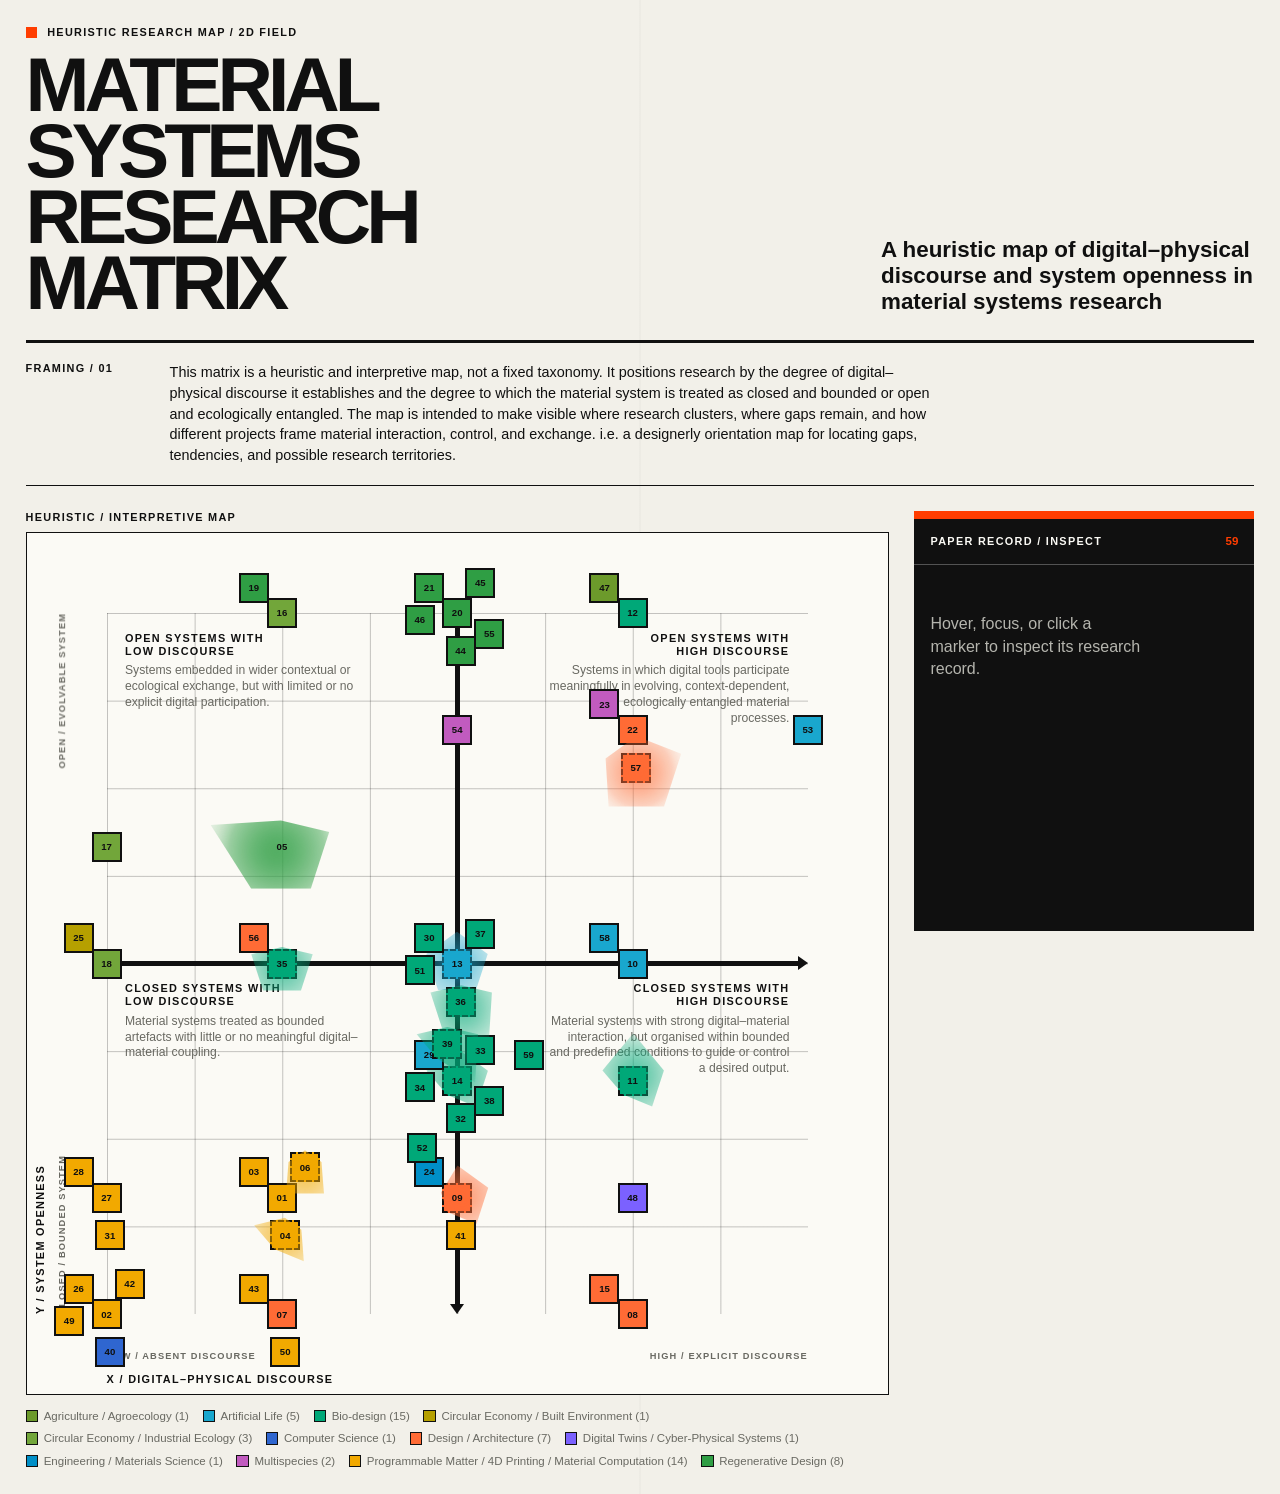
==== index.html @ 0a19c124 "initial commit" ====
<!DOCTYPE html>
<html lang="en">
<head>
  <meta charset="UTF-8" />
  <meta name="viewport" content="width=device-width, initial-scale=1.0" />
  <meta
    name="description"
    content="A research matrix mapping digital-physical discourse against system openness."
  />
  <title>Material Systems Research Matrix</title>
  <style>
    :root {
      --ink: #101010;
      --paper: #f2f0e9;
      --panel: #fbfaf5;
      --muted: #696962;
      --line: rgba(16, 16, 16, 0.24);
      --line-strong: #101010;
      --accent: #ff3d00;
      --reviewer-ai: #00c2ff;
      --reviewer-other: #8a5cff;
      --overlay-adam: #ff8a00;
      --overlay-ai: #0077ff;
      --overlay-other: #c14dff;
      --contest: #b9b8b0;
      --accent-soft: rgba(255, 61, 0, 0.12);
      --font: Arial, Helvetica, sans-serif;
      --space: clamp(1rem, 2vw, 2rem);
      --matrix-padding: clamp(2.25rem, 7vw, 5rem);
    }

    * {
      box-sizing: border-box;
    }

    html {
      color-scheme: light;
    }

    body {
      min-width: 320px;
      margin: 0;
      background:
        linear-gradient(90deg, transparent 49.9%, rgba(16, 16, 16, 0.035) 50%, transparent 50.1%),
        var(--paper);
      color: var(--ink);
      font-family: var(--font);
    }

    button {
      font: inherit;
    }

    .page-shell {
      width: min(1500px, 100%);
      margin: 0 auto;
      padding: var(--space);
    }

    .masthead {
      display: grid;
      grid-template-columns: minmax(0, 1fr) minmax(240px, 0.45fr);
      gap: var(--space);
      padding: 0 0 var(--space);
      border-bottom: 3px solid var(--line-strong);
    }

    .eyebrow,
    .panel-label,
    .axis-end,
    .axis-name,
    .quadrant-title,
    .meta-label,
    .marker-index {
      font-size: 0.68rem;
      font-weight: 800;
      letter-spacing: 0.12em;
      line-height: 1.2;
      text-transform: uppercase;
    }

    .eyebrow {
      display: flex;
      align-items: center;
      gap: 0.65rem;
      margin: 0 0 0.75rem;
    }

    .eyebrow::before {
      width: 0.7rem;
      height: 0.7rem;
      background: var(--accent);
      content: "";
    }

    h1 {
      max-width: 13ch;
      margin: 0;
      font-size: clamp(2.35rem, 6vw, 6rem);
      letter-spacing: -0.065em;
      line-height: 0.86;
      text-transform: uppercase;
    }

    .subtitle {
      align-self: end;
      margin: 0;
      font-size: clamp(1rem, 1.8vw, 1.4rem);
      font-weight: 700;
      line-height: 1.15;
    }

    .framing {
      display: grid;
      grid-template-columns: 8rem minmax(0, 48rem);
      gap: 1rem;
      padding: 1.15rem 0;
      border-bottom: 1px solid var(--line-strong);
    }

    .framing p {
      margin: 0;
      font-size: 0.9rem;
      line-height: 1.45;
    }

    .workspace {
      display: grid;
      grid-template-columns: minmax(0, 1fr) minmax(260px, 340px);
      gap: var(--space);
      padding-top: var(--space);
      align-items: start;
    }

    .matrix-frame {
      position: relative;
      min-height: 620px;
      aspect-ratio: 1 / 1;
      overflow: visible;
      border: 1px solid var(--line-strong);
      background: var(--panel);
    }

    .matrix-plot {
      position: absolute;
      inset: var(--matrix-padding);
      background:
        linear-gradient(to right, transparent calc(50% - 0.5px), var(--line) 50%, transparent calc(50% + 0.5px)),
        linear-gradient(to bottom, transparent calc(50% - 0.5px), var(--line) 50%, transparent calc(50% + 0.5px)),
        linear-gradient(to right, var(--line) 1px, transparent 1px),
        linear-gradient(to bottom, var(--line) 1px, transparent 1px);
      background-size: 100% 100%, 100% 100%, 12.5% 100%, 100% 12.5%;
    }

    .contest-layer {
      position: absolute;
      inset: 0;
      z-index: 4;
      width: 100%;
      height: 100%;
      overflow: visible;
      pointer-events: none;
    }

    .contest-area {
      stroke: var(--contest);
      stroke-dasharray: 6 5;
      stroke-linejoin: bevel;
      stroke-width: 2;
      filter: blur(4px);
      opacity: 0;
      transition: opacity 140ms ease;
    }

    .contest-area.is-active {
      opacity: 1;
    }

    .contest-glyph {
      display: none;
    }

    .contest-skew-glyph {
      position: absolute;
      z-index: -1;
      inset: -22px;
      --contest-glyph: var(--overlay-color, color-mix(in srgb, var(--marker-color) 65%, var(--panel)));
      clip-path: polygon(var(--contest-skew-polygon, 50% 2%, 96% 36%, 78% 98%, 22% 98%, 4% 36%));
      background: radial-gradient(
        ellipse at var(--contest-skew-core-x, 50%) var(--contest-skew-core-y, 50%),
        var(--contest-glyph) 0%,
        color-mix(in srgb, var(--contest-glyph) 54%, transparent) 34%,
        color-mix(in srgb, var(--contest-glyph) 18%, transparent) 66%,
        transparent 100%
      );
      filter: blur(8px);
      opacity: 0;
      pointer-events: none;
      transition: opacity 140ms ease;
    }

    .contest-skew-glyph::after {
      position: absolute;
      inset: 10px;
      border: 1px dashed color-mix(in srgb, var(--contest-glyph) 45%, transparent);
      clip-path: polygon(var(--contest-skew-polygon, 50% 2%, 96% 36%, 78% 98%, 22% 98%, 4% 36%));
      content: "";
    }

    .paper-marker.is-active .contest-skew-glyph {
      opacity: 0.92;
    }

    .matrix-plot::before,
    .matrix-plot::after {
      display: none;
    }

    .cross-axis {
      position: absolute;
      z-index: 3;
      background: var(--line-strong);
      pointer-events: none;
    }

    .cross-axis-x {
      top: calc(50% - 2.5px);
      left: 10px;
      width: calc(100% - 20px);
      height: 5px;
    }

    .cross-axis-y {
      bottom: 10px;
      left: calc(50% - 2.5px);
      width: 5px;
      height: calc(100% - 20px);
    }

    .cross-axis::before,
    .cross-axis::after {
      position: absolute;
      width: 0;
      height: 0;
      content: "";
    }

    .cross-axis-x::before {
      top: -5px;
      left: -10px;
      border-top: 7px solid transparent;
      border-right: 10px solid var(--ink);
      border-bottom: 7px solid transparent;
    }

    .cross-axis-x::after {
      top: -5px;
      right: -10px;
      border-top: 7px solid transparent;
      border-bottom: 7px solid transparent;
      border-left: 10px solid var(--ink);
    }

    .cross-axis-y::before {
      top: -10px;
      left: -5px;
      border-right: 7px solid transparent;
      border-bottom: 10px solid var(--ink);
      border-left: 7px solid transparent;
    }

    .cross-axis-y::after {
      bottom: -10px;
      left: -5px;
      border-top: 10px solid var(--ink);
      border-right: 7px solid transparent;
      border-left: 7px solid transparent;
    }

    .quadrant {
      position: absolute;
      z-index: 1;
      width: 50%;
      height: 50%;
      padding: clamp(0.65rem, 1.5vw, 1.15rem);
      pointer-events: none;
    }

    .quadrant[data-quadrant="top_left"] {
      top: 0;
      left: 0;
    }

    .quadrant[data-quadrant="top_right"] {
      top: 0;
      right: 0;
      display: flex;
      flex-direction: column;
      align-items: flex-end;
      text-align: right;
    }

    .quadrant[data-quadrant="bottom_left"] {
      bottom: 0;
      left: 0;
    }

    .quadrant[data-quadrant="bottom_right"] {
      right: 0;
      bottom: 0;
      display: flex;
      flex-direction: column;
      align-items: flex-end;
      justify-content: flex-start;
      text-align: right;
    }

    .quadrant-title {
      display: block;
      max-width: 28ch;
    }

    .quadrant-description {
      max-width: 36ch;
      margin: 0.35rem 0 0;
      color: var(--muted);
      font-size: clamp(0.6rem, 1vw, 0.76rem);
      line-height: 1.3;
    }

    .axis-name,
    .axis-end {
      position: absolute;
      z-index: 3;
    }

    .axis-name-x {
      bottom: 0.55rem;
      left: var(--matrix-padding);
      text-align: left;
    }

    .axis-name-y {
      bottom: var(--matrix-padding);
      left: 0.45rem;
      writing-mode: vertical-rl;
      transform: rotate(180deg);
    }

    .axis-end {
      color: var(--muted);
      font-size: 0.58rem;
    }

    .axis-x-start {
      bottom: 2rem;
      left: var(--matrix-padding);
    }

    .axis-x-end {
      right: var(--matrix-padding);
      bottom: 2rem;
      text-align: right;
    }

    .axis-y-start {
      bottom: var(--matrix-padding);
      left: 1.9rem;
      writing-mode: vertical-rl;
      transform: rotate(180deg);
    }

    .axis-y-end {
      top: var(--matrix-padding);
      left: 1.9rem;
      writing-mode: vertical-rl;
      transform: rotate(180deg);
    }

    .paper-marker {
      position: absolute;
      z-index: 5;
      isolation: isolate;
      display: grid;
      width: 30px;
      height: 30px;
      padding: 0;
      place-items: center;
      --marker-color: var(--accent);
      --overlay-color: var(--overlay-adam);
      border: 2px solid var(--ink);
      border-radius: 0;
      background: var(--marker-color);
      color: var(--ink);
      cursor: pointer;
      transform: translate(-50%, 50%);
      transition: opacity 140ms ease, transform 120ms ease, background 120ms ease, color 120ms ease;
    }

    .paper-marker.reviewer-ai {
      --marker-color: var(--reviewer-ai);
      --overlay-color: var(--overlay-ai);
    }

    .paper-marker.reviewer-other-human {
      --marker-color: var(--reviewer-other);
      --overlay-color: var(--overlay-other);
    }

    .paper-type-legend {
      display: flex;
      flex-wrap: wrap;
      gap: 0.5rem 0.85rem;
      margin: 0.85rem 0 0;
      color: var(--muted);
      font-size: 0.72rem;
      line-height: 1.25;
    }

    .paper-type-item {
      display: inline-flex;
      align-items: center;
      gap: 0.35rem;
      min-width: 0;
    }

    .paper-type-swatch {
      width: 0.78rem;
      height: 0.78rem;
      flex: 0 0 auto;
      border: 1px solid var(--ink);
      background: var(--accent);
    }

    .paper-type-label {
      overflow-wrap: anywhere;
    }

    .paper-marker.is-secondary-assessment {
      opacity: 0.42;
    }

    .paper-marker.is-muted {
      opacity: 0.14;
    }

    .paper-marker.is-related {
      opacity: 1;
    }

    .paper-marker::before {
      position: absolute;
      z-index: -1;
      content: "";
      pointer-events: none;
    }

    .paper-marker::after {
      position: absolute;
      z-index: -1;
      content: "";
      pointer-events: none;
    }

    .paper-marker.confidence-medium {
      border-style: dashed;
      background: var(--marker-color);
    }

    .paper-marker.confidence-medium::before {
      inset: -30px;
      border: 1px dashed color-mix(in srgb, var(--marker-color) 65%, transparent);
      background: radial-gradient(
        ellipse at var(--bleed-core-x, 50%) var(--bleed-core-y, 50%),
        var(--marker-color) 0%,
        color-mix(in srgb, var(--marker-color) 62%, transparent) 20%,
        color-mix(in srgb, var(--marker-color) 26%, transparent) 52%,
        transparent 88%
      );
      clip-path: polygon(var(--score-polygon, 50% 5%, 95% 38%, 78% 95%, 22% 95%, 5% 38%));
      -webkit-mask-image: radial-gradient(ellipse at var(--bleed-core-x, 50%) var(--bleed-core-y, 50%), #000 0 46%, transparent 82%);
      mask-image: radial-gradient(ellipse at var(--bleed-core-x, 50%) var(--bleed-core-y, 50%), #000 0 46%, transparent 82%);
      transform: scale(1.12);
      transform-origin: var(--bleed-origin-x, 50%) var(--bleed-origin-y, 50%);
      filter: blur(12px);
    }

    .paper-marker.confidence-low {
      border: 0;
      background: transparent;
      color: var(--ink);
    }

    .paper-marker.confidence-low::before {
      inset: -44px;
      background: radial-gradient(
        ellipse at var(--bleed-core-x, 50%) var(--bleed-core-y, 50%),
        var(--marker-color) 0%,
        color-mix(in srgb, var(--marker-color) 86%, transparent) 18%,
        color-mix(in srgb, var(--marker-color) 46%, transparent) 46%,
        color-mix(in srgb, var(--marker-color) 14%, transparent) 72%,
        transparent 96%
      );
      clip-path: polygon(var(--score-polygon, 50% 5%, 95% 38%, 78% 95%, 22% 95%, 5% 38%));
      -webkit-mask-image: radial-gradient(ellipse at var(--bleed-core-x, 50%) var(--bleed-core-y, 50%), #000 0 42%, transparent 84%);
      mask-image: radial-gradient(ellipse at var(--bleed-core-x, 50%) var(--bleed-core-y, 50%), #000 0 42%, transparent 84%);
      transform: scale(1.28);
      transform-origin: var(--bleed-origin-x, 50%) var(--bleed-origin-y, 50%);
      filter: blur(14px);
    }

    .paper-marker.confidence-low::after {
      inset: -20px;
      border: 1px dashed color-mix(in srgb, var(--marker-color) 42%, transparent);
      clip-path: polygon(var(--score-polygon, 50% 5%, 95% 38%, 78% 95%, 22% 95%, 5% 38%));
      opacity: 0.55;
      transform: scale(1.02);
      transform-origin: var(--bleed-origin-x, 50%) var(--bleed-origin-y, 50%);
    }

    .paper-marker:hover,
    .paper-marker:focus-visible,
    .paper-marker.is-active {
      z-index: 10;
      background: var(--marker-color);
      color: var(--ink);
      outline: 3px solid var(--overlay-color);
      outline-offset: 2px;
      transform: translate(-50%, 50%) scale(1.15);
    }

    .paper-marker.confidence-medium:hover,
    .paper-marker.confidence-medium:focus-visible,
    .paper-marker.confidence-medium.is-active,
    .paper-marker.confidence-low:hover,
    .paper-marker.confidence-low:focus-visible,
    .paper-marker.confidence-low.is-active {
      background: color-mix(in srgb, var(--marker-color) 42%, transparent);
    }

    .marker-index {
      font-size: 0.6rem;
      letter-spacing: 0;
    }

    .detail-panel {
      position: sticky;
      top: var(--space);
      min-height: 420px;
      border-top: 8px solid var(--accent);
      background: var(--ink);
      color: var(--panel);
    }

    .detail-header,
    .detail-body {
      padding: 1rem;
    }

    .detail-header {
      display: flex;
      justify-content: space-between;
      border-bottom: 1px solid rgba(255, 255, 255, 0.28);
    }

    .detail-count {
      color: var(--accent);
      font-size: 0.72rem;
      font-weight: 800;
    }

    .empty-state {
      max-width: 24ch;
      margin: 2rem 0 0;
      color: #b5b5ae;
      font-size: 1rem;
      line-height: 1.4;
    }

    .paper-title {
      margin: 0 0 1rem;
      font-size: clamp(1.35rem, 2.5vw, 2rem);
      letter-spacing: -0.035em;
      line-height: 1;
    }

    .paper-meta {
      display: grid;
      grid-template-columns: 5rem 1fr;
      gap: 0.45rem 0.75rem;
      margin: 0 0 1.25rem;
      font-size: 0.78rem;
      line-height: 1.4;
    }

    .paper-meta dd,
    .paper-meta dt {
      margin: 0;
    }

    .paper-meta a {
      color: var(--panel);
      font-weight: 800;
      text-decoration: underline;
      text-decoration-color: var(--panel);
      text-decoration-thickness: 1px;
      text-underline-offset: 0.2em;
    }

    .paper-meta a:hover,
    .paper-meta a:focus-visible {
      color: var(--accent);
      text-decoration-color: var(--accent);
    }

    .paper-copy {
      margin: 0 0 1.25rem;
      color: #d6d6cf;
      font-size: 0.82rem;
      line-height: 1.5;
    }

    .score-grid {
      display: grid;
      grid-template-columns: repeat(5, 1fr);
      gap: 0.35rem;
      margin-top: 0.45rem;
    }

    .score {
      position: relative;
      padding: 0.55rem 0.3rem;
      border: 1px solid rgba(255, 255, 255, 0.35);
      cursor: help;
      text-align: center;
    }

    .score:hover,
    .score:focus-visible {
      border-color: var(--accent);
      outline: none;
    }

    .score::after {
      position: absolute;
      z-index: 50;
      right: 0;
      bottom: calc(100% + 0.6rem);
      width: min(260px, 72vw);
      padding: 0.8rem;
      border: 2px solid var(--accent);
      background: #fbfaf5;
      box-shadow: 0 12px 28px rgba(0, 0, 0, 0.35);
      color: var(--ink);
      content: attr(data-tooltip);
      font-size: 0.7rem;
      font-weight: 700;
      line-height: 1.35;
      text-align: left;
      text-transform: none;
      visibility: hidden;
      opacity: 0;
      transform: translateY(4px);
      transition: opacity 100ms ease, transform 100ms ease;
      pointer-events: none;
    }

    .score:hover::after,
    .score:focus-visible::after {
      visibility: visible;
      opacity: 1;
      transform: translateY(0);
    }

    .score b {
      display: block;
      margin-top: 0.2rem;
      color: var(--accent);
      font-size: 1.15rem;
    }

    .status {
      padding: 2rem;
      border: 1px solid var(--accent);
      background: var(--accent-soft);
      font-size: 0.9rem;
      line-height: 1.5;
    }

    @media (max-width: 900px) {
      .workspace,
      .masthead {
        grid-template-columns: 1fr;
      }

      .matrix-frame {
        min-height: 0;
      }

      .detail-panel {
        position: static;
      }
    }

    @media (max-width: 620px) {
      :root {
        --matrix-padding: 2.4rem;
      }

      .framing {
        grid-template-columns: 1fr;
      }

      .quadrant-description {
        display: none;
      }

      .quadrant-title {
        font-size: 0.52rem;
      }

      .axis-name {
        font-size: 0.55rem;
      }

      .axis-end {
        display: none;
      }

      .paper-marker {
        width: 24px;
        height: 24px;
      }
    }
  </style>
</head>
<body>
  <main class="page-shell">
    <header class="masthead">
      <div>
        <p class="eyebrow">Heuristic Research Map / 2D Field</p>
        <h1 id="matrix-title">Loading matrix</h1>
      </div>
      <p class="subtitle" id="matrix-subtitle"></p>
    </header>

    <section class="framing" aria-labelledby="framing-label">
      <span class="panel-label" id="framing-label">Framing / 01</span>
      <p id="matrix-framing"></p>
    </section>

    <section class="workspace" aria-label="Research matrix and paper details">
      <div>
        <p class="panel-label" style="margin: 0 0 0.5rem 0;">
          Heuristic / Interpretive Map
        </p>

        <div class="matrix-frame" id="matrix-frame">
          <div
            class="matrix-plot"
            id="matrix-plot"
            role="group"
            aria-label="Research papers plotted by digital-physical discourse and system openness"
          >
            <svg class="contest-layer" id="contest-layer" aria-hidden="true"></svg>
            <span class="cross-axis cross-axis-x" aria-hidden="true"></span>
            <span class="cross-axis cross-axis-y" aria-hidden="true"></span>
          </div>

          <span class="axis-name axis-name-x" id="x-axis-name"></span>
          <span class="axis-name axis-name-y" id="y-axis-name"></span>
          <span class="axis-end axis-x-start" id="x-axis-start"></span>
          <span class="axis-end axis-x-end" id="x-axis-end"></span>
          <span class="axis-end axis-y-start" id="y-axis-start"></span>
          <span class="axis-end axis-y-end" id="y-axis-end"></span>
        </div>
        <div
          class="paper-type-legend"
          id="paper-type-legend"
          aria-label="Publication type colour key"
        ></div>
      </div>

      <aside class="detail-panel" aria-live="polite">
        <div class="detail-header">
          <span class="panel-label">Paper record / Inspect</span>
          <span class="detail-count" id="paper-count">00</span>
        </div>
        <div class="detail-body" id="paper-detail">
          <p class="empty-state">Hover, focus, or click a marker to inspect its research record.</p>
        </div>
      </aside>
    </section>
  </main>

  <script src="script.js?v=29"></script>
</body>
</html>
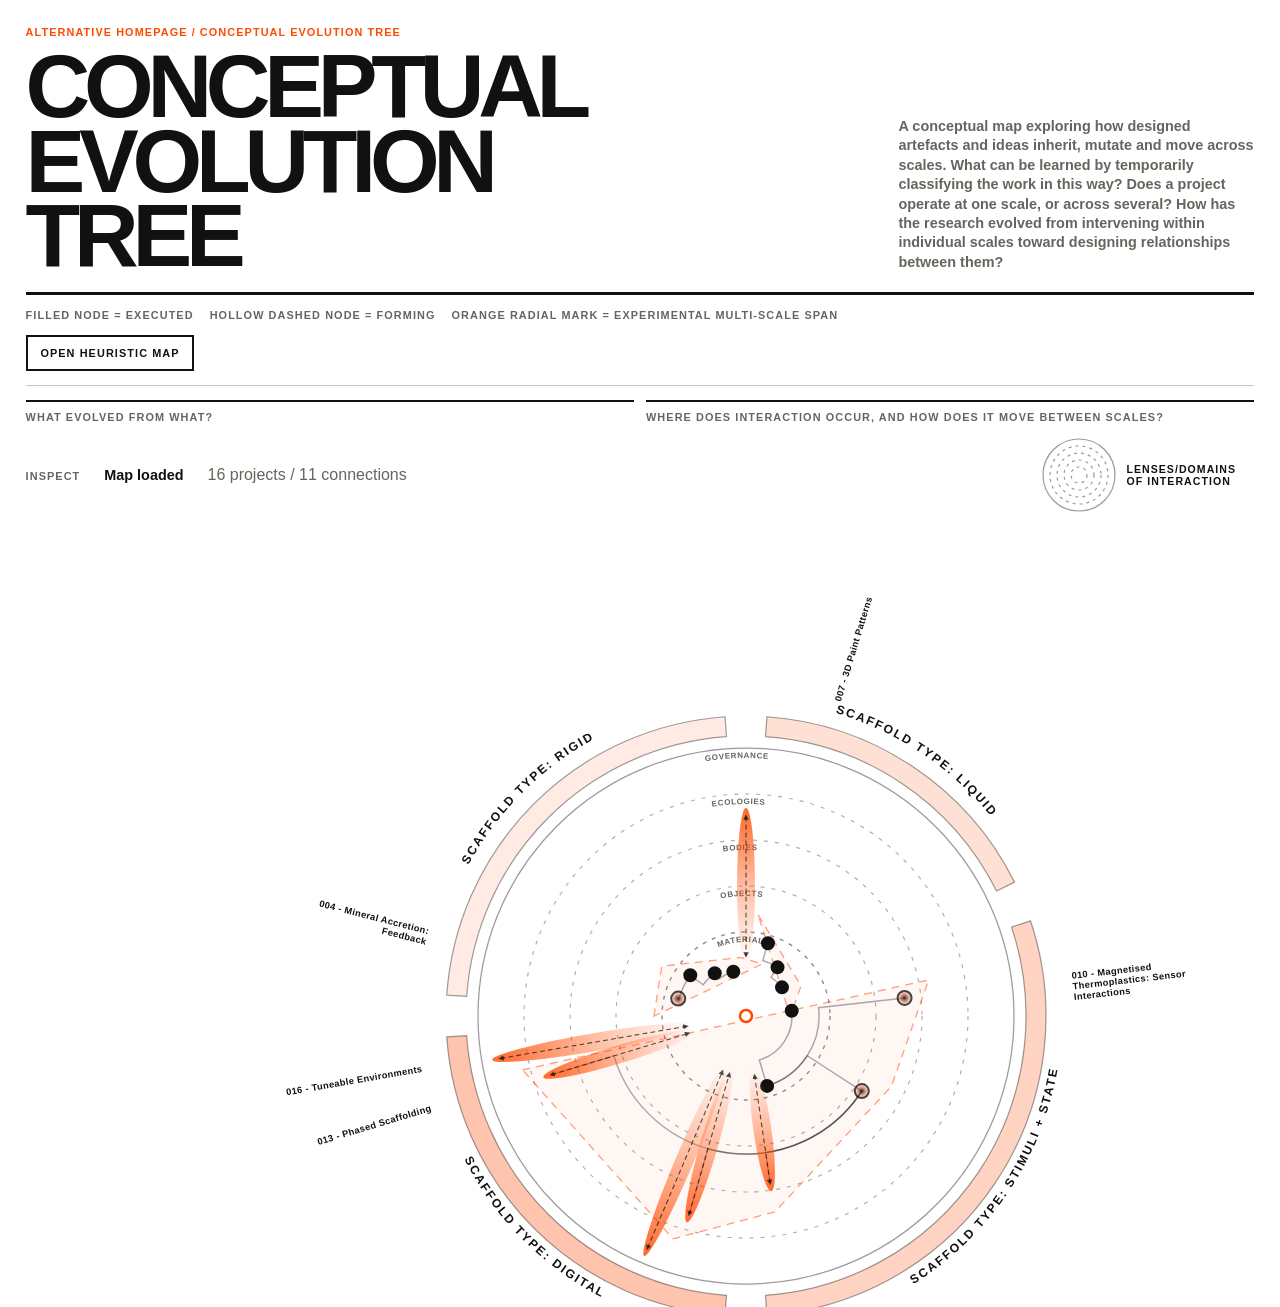
==== commit 286974c6: "Set conceptual evolution tree as homepage" ====
--- a/index.html
+++ b/index.html
@@ -4,795 +4,59 @@
   <meta charset="UTF-8" />
   <meta name="viewport" content="width=device-width, initial-scale=1.0" />
   <meta
-    name="description"
-    content="A research matrix mapping digital-physical discourse against system openness."
+    http-equiv="refresh"
+    content="0; url=conceptual%20evolution%20tree/HomePage_Conceptual%20Evolution%20Tree_Rev%20A.html"
   />
-  <title>Material Systems Research Matrix</title>
+  <title>Conceptual Evolution Tree</title>
   <style>
-    :root {
-      --ink: #101010;
-      --paper: #f2f0e9;
-      --panel: #fbfaf5;
-      --muted: #696962;
-      --line: rgba(16, 16, 16, 0.24);
-      --line-strong: #101010;
-      --accent: #ff3d00;
-      --reviewer-ai: #00c2ff;
-      --reviewer-other: #8a5cff;
-      --overlay-adam: #ff8a00;
-      --overlay-ai: #0077ff;
-      --overlay-other: #c14dff;
-      --contest: #b9b8b0;
-      --accent-soft: rgba(255, 61, 0, 0.12);
-      --font: Arial, Helvetica, sans-serif;
-      --space: clamp(1rem, 2vw, 2rem);
-      --matrix-padding: clamp(2.25rem, 7vw, 5rem);
+    body {
+      margin: 0;
+      display: grid;
+      min-height: 100vh;
+      place-items: center;
+      background: #fff;
+      color: #111;
+      font-family: Arial, Helvetica, sans-serif;
     }
 
-    * {
-      box-sizing: border-box;
+    main {
+      width: min(34rem, calc(100% - 2rem));
+      padding: 2rem;
+      border-top: 3px solid #111;
     }
 
-    html {
-      color-scheme: light;
-    }
-
-    body {
-      min-width: 320px;
-      margin: 0;
-      background:
-        linear-gradient(90deg, transparent 49.9%, rgba(16, 16, 16, 0.035) 50%, transparent 50.1%),
-        var(--paper);
-      color: var(--ink);
-      font-family: var(--font);
-    }
-
-    button {
-      font: inherit;
-    }
-
-    .page-shell {
-      width: min(1500px, 100%);
-      margin: 0 auto;
-      padding: var(--space);
-    }
-
-    .masthead {
-      display: grid;
-      grid-template-columns: minmax(0, 1fr) minmax(240px, 0.45fr);
-      gap: var(--space);
-      padding: 0 0 var(--space);
-      border-bottom: 3px solid var(--line-strong);
-    }
-
-    .eyebrow,
-    .panel-label,
-    .axis-end,
-    .axis-name,
-    .quadrant-title,
-    .meta-label,
-    .marker-index {
-      font-size: 0.68rem;
-      font-weight: 800;
-      letter-spacing: 0.12em;
-      line-height: 1.2;
+    h1 {
+      margin: 0 0 1rem;
+      font-size: clamp(2rem, 7vw, 4.5rem);
+      letter-spacing: -0.07em;
+      line-height: 0.85;
       text-transform: uppercase;
     }
 
-    .eyebrow {
-      display: flex;
-      align-items: center;
-      gap: 0.65rem;
-      margin: 0 0 0.75rem;
-    }
-
-    .eyebrow::before {
-      width: 0.7rem;
-      height: 0.7rem;
-      background: var(--accent);
-      content: "";
-    }
-
-    h1 {
-      max-width: 13ch;
+    p {
       margin: 0;
-      font-size: clamp(2.35rem, 6vw, 6rem);
-      letter-spacing: -0.065em;
-      line-height: 0.86;
-      text-transform: uppercase;
-    }
-
-    .subtitle {
-      align-self: end;
-      margin: 0;
-      font-size: clamp(1rem, 1.8vw, 1.4rem);
+      color: #67645d;
+      font-size: 0.95rem;
       font-weight: 700;
-      line-height: 1.15;
-    }
-
-    .framing {
-      display: grid;
-      grid-template-columns: 8rem minmax(0, 48rem);
-      gap: 1rem;
-      padding: 1.15rem 0;
-      border-bottom: 1px solid var(--line-strong);
-    }
-
-    .framing p {
-      margin: 0;
-      font-size: 0.9rem;
       line-height: 1.45;
     }
 
-    .workspace {
-      display: grid;
-      grid-template-columns: minmax(0, 1fr) minmax(260px, 340px);
-      gap: var(--space);
-      padding-top: var(--space);
-      align-items: start;
-    }
-
-    .matrix-frame {
-      position: relative;
-      min-height: 620px;
-      aspect-ratio: 1 / 1;
-      overflow: visible;
-      border: 1px solid var(--line-strong);
-      background: var(--panel);
-    }
-
-    .matrix-plot {
-      position: absolute;
-      inset: var(--matrix-padding);
-      background:
-        linear-gradient(to right, transparent calc(50% - 0.5px), var(--line) 50%, transparent calc(50% + 0.5px)),
-        linear-gradient(to bottom, transparent calc(50% - 0.5px), var(--line) 50%, transparent calc(50% + 0.5px)),
-        linear-gradient(to right, var(--line) 1px, transparent 1px),
-        linear-gradient(to bottom, var(--line) 1px, transparent 1px);
-      background-size: 100% 100%, 100% 100%, 12.5% 100%, 100% 12.5%;
-    }
-
-    .contest-layer {
-      position: absolute;
-      inset: 0;
-      z-index: 4;
-      width: 100%;
-      height: 100%;
-      overflow: visible;
-      pointer-events: none;
-    }
-
-    .contest-area {
-      stroke: var(--contest);
-      stroke-dasharray: 6 5;
-      stroke-linejoin: bevel;
-      stroke-width: 2;
-      filter: blur(4px);
-      opacity: 0;
-      transition: opacity 140ms ease;
-    }
-
-    .contest-area.is-active {
-      opacity: 1;
-    }
-
-    .contest-glyph {
-      display: none;
-    }
-
-    .contest-skew-glyph {
-      position: absolute;
-      z-index: -1;
-      inset: -22px;
-      --contest-glyph: var(--overlay-color, color-mix(in srgb, var(--marker-color) 65%, var(--panel)));
-      clip-path: polygon(var(--contest-skew-polygon, 50% 2%, 96% 36%, 78% 98%, 22% 98%, 4% 36%));
-      background: radial-gradient(
-        ellipse at var(--contest-skew-core-x, 50%) var(--contest-skew-core-y, 50%),
-        var(--contest-glyph) 0%,
-        color-mix(in srgb, var(--contest-glyph) 54%, transparent) 34%,
-        color-mix(in srgb, var(--contest-glyph) 18%, transparent) 66%,
-        transparent 100%
-      );
-      filter: blur(8px);
-      opacity: 0;
-      pointer-events: none;
-      transition: opacity 140ms ease;
-    }
-
-    .contest-skew-glyph::after {
-      position: absolute;
-      inset: 10px;
-      border: 1px dashed color-mix(in srgb, var(--contest-glyph) 45%, transparent);
-      clip-path: polygon(var(--contest-skew-polygon, 50% 2%, 96% 36%, 78% 98%, 22% 98%, 4% 36%));
-      content: "";
-    }
-
-    .paper-marker.is-active .contest-skew-glyph {
-      opacity: 0.92;
-    }
-
-    .matrix-plot::before,
-    .matrix-plot::after {
-      display: none;
-    }
-
-    .cross-axis {
-      position: absolute;
-      z-index: 3;
-      background: var(--line-strong);
-      pointer-events: none;
-    }
-
-    .cross-axis-x {
-      top: calc(50% - 2.5px);
-      left: 10px;
-      width: calc(100% - 20px);
-      height: 5px;
-    }
-
-    .cross-axis-y {
-      bottom: 10px;
-      left: calc(50% - 2.5px);
-      width: 5px;
-      height: calc(100% - 20px);
-    }
-
-    .cross-axis::before,
-    .cross-axis::after {
-      position: absolute;
-      width: 0;
-      height: 0;
-      content: "";
-    }
-
-    .cross-axis-x::before {
-      top: -5px;
-      left: -10px;
-      border-top: 7px solid transparent;
-      border-right: 10px solid var(--ink);
-      border-bottom: 7px solid transparent;
-    }
-
-    .cross-axis-x::after {
-      top: -5px;
-      right: -10px;
-      border-top: 7px solid transparent;
-      border-bottom: 7px solid transparent;
-      border-left: 10px solid var(--ink);
-    }
-
-    .cross-axis-y::before {
-      top: -10px;
-      left: -5px;
-      border-right: 7px solid transparent;
-      border-bottom: 10px solid var(--ink);
-      border-left: 7px solid transparent;
-    }
-
-    .cross-axis-y::after {
-      bottom: -10px;
-      left: -5px;
-      border-top: 10px solid var(--ink);
-      border-right: 7px solid transparent;
-      border-left: 7px solid transparent;
-    }
-
-    .quadrant {
-      position: absolute;
-      z-index: 1;
-      width: 50%;
-      height: 50%;
-      padding: clamp(0.65rem, 1.5vw, 1.15rem);
-      pointer-events: none;
-    }
-
-    .quadrant[data-quadrant="top_left"] {
-      top: 0;
-      left: 0;
-    }
-
-    .quadrant[data-quadrant="top_right"] {
-      top: 0;
-      right: 0;
-      display: flex;
-      flex-direction: column;
-      align-items: flex-end;
-      text-align: right;
-    }
-
-    .quadrant[data-quadrant="bottom_left"] {
-      bottom: 0;
-      left: 0;
-    }
-
-    .quadrant[data-quadrant="bottom_right"] {
-      right: 0;
-      bottom: 0;
-      display: flex;
-      flex-direction: column;
-      align-items: flex-end;
-      justify-content: flex-start;
-      text-align: right;
-    }
-
-    .quadrant-title {
-      display: block;
-      max-width: 28ch;
-    }
-
-    .quadrant-description {
-      max-width: 36ch;
-      margin: 0.35rem 0 0;
-      color: var(--muted);
-      font-size: clamp(0.6rem, 1vw, 0.76rem);
-      line-height: 1.3;
-    }
-
-    .axis-name,
-    .axis-end {
-      position: absolute;
-      z-index: 3;
-    }
-
-    .axis-name-x {
-      bottom: 0.55rem;
-      left: var(--matrix-padding);
-      text-align: left;
-    }
-
-    .axis-name-y {
-      bottom: var(--matrix-padding);
-      left: 0.45rem;
-      writing-mode: vertical-rl;
-      transform: rotate(180deg);
-    }
-
-    .axis-end {
-      color: var(--muted);
-      font-size: 0.58rem;
-    }
-
-    .axis-x-start {
-      bottom: 2rem;
-      left: var(--matrix-padding);
-    }
-
-    .axis-x-end {
-      right: var(--matrix-padding);
-      bottom: 2rem;
-      text-align: right;
-    }
-
-    .axis-y-start {
-      bottom: var(--matrix-padding);
-      left: 1.9rem;
-      writing-mode: vertical-rl;
-      transform: rotate(180deg);
-    }
-
-    .axis-y-end {
-      top: var(--matrix-padding);
-      left: 1.9rem;
-      writing-mode: vertical-rl;
-      transform: rotate(180deg);
-    }
-
-    .paper-marker {
-      position: absolute;
-      z-index: 5;
-      isolation: isolate;
-      display: grid;
-      width: 30px;
-      height: 30px;
-      padding: 0;
-      place-items: center;
-      --marker-color: var(--accent);
-      --overlay-color: var(--overlay-adam);
-      border: 2px solid var(--ink);
-      border-radius: 0;
-      background: var(--marker-color);
-      color: var(--ink);
-      cursor: pointer;
-      transform: translate(-50%, 50%);
-      transition: opacity 140ms ease, transform 120ms ease, background 120ms ease, color 120ms ease;
-    }
-
-    .paper-marker.reviewer-ai {
-      --marker-color: var(--reviewer-ai);
-      --overlay-color: var(--overlay-ai);
-    }
-
-    .paper-marker.reviewer-other-human {
-      --marker-color: var(--reviewer-other);
-      --overlay-color: var(--overlay-other);
-    }
-
-    .paper-type-legend {
-      display: flex;
-      flex-wrap: wrap;
-      gap: 0.5rem 0.85rem;
-      margin: 0.85rem 0 0;
-      color: var(--muted);
-      font-size: 0.72rem;
-      line-height: 1.25;
-    }
-
-    .paper-type-item {
-      display: inline-flex;
-      align-items: center;
-      gap: 0.35rem;
-      min-width: 0;
-    }
-
-    .paper-type-swatch {
-      width: 0.78rem;
-      height: 0.78rem;
-      flex: 0 0 auto;
-      border: 1px solid var(--ink);
-      background: var(--accent);
-    }
-
-    .paper-type-label {
-      overflow-wrap: anywhere;
-    }
-
-    .paper-marker.is-secondary-assessment {
-      opacity: 0.42;
-    }
-
-    .paper-marker.is-muted {
-      opacity: 0.14;
-    }
-
-    .paper-marker.is-related {
-      opacity: 1;
-    }
-
-    .paper-marker::before {
-      position: absolute;
-      z-index: -1;
-      content: "";
-      pointer-events: none;
-    }
-
-    .paper-marker::after {
-      position: absolute;
-      z-index: -1;
-      content: "";
-      pointer-events: none;
-    }
-
-    .paper-marker.confidence-medium {
-      border-style: dashed;
-      background: var(--marker-color);
-    }
-
-    .paper-marker.confidence-medium::before {
-      inset: -30px;
-      border: 1px dashed color-mix(in srgb, var(--marker-color) 65%, transparent);
-      background: radial-gradient(
-        ellipse at var(--bleed-core-x, 50%) var(--bleed-core-y, 50%),
-        var(--marker-color) 0%,
-        color-mix(in srgb, var(--marker-color) 62%, transparent) 20%,
-        color-mix(in srgb, var(--marker-color) 26%, transparent) 52%,
-        transparent 88%
-      );
-      clip-path: polygon(var(--score-polygon, 50% 5%, 95% 38%, 78% 95%, 22% 95%, 5% 38%));
-      -webkit-mask-image: radial-gradient(ellipse at var(--bleed-core-x, 50%) var(--bleed-core-y, 50%), #000 0 46%, transparent 82%);
-      mask-image: radial-gradient(ellipse at var(--bleed-core-x, 50%) var(--bleed-core-y, 50%), #000 0 46%, transparent 82%);
-      transform: scale(1.12);
-      transform-origin: var(--bleed-origin-x, 50%) var(--bleed-origin-y, 50%);
-      filter: blur(12px);
-    }
-
-    .paper-marker.confidence-low {
-      border: 0;
-      background: transparent;
-      color: var(--ink);
-    }
-
-    .paper-marker.confidence-low::before {
-      inset: -44px;
-      background: radial-gradient(
-        ellipse at var(--bleed-core-x, 50%) var(--bleed-core-y, 50%),
-        var(--marker-color) 0%,
-        color-mix(in srgb, var(--marker-color) 86%, transparent) 18%,
-        color-mix(in srgb, var(--marker-color) 46%, transparent) 46%,
-        color-mix(in srgb, var(--marker-color) 14%, transparent) 72%,
-        transparent 96%
-      );
-      clip-path: polygon(var(--score-polygon, 50% 5%, 95% 38%, 78% 95%, 22% 95%, 5% 38%));
-      -webkit-mask-image: radial-gradient(ellipse at var(--bleed-core-x, 50%) var(--bleed-core-y, 50%), #000 0 42%, transparent 84%);
-      mask-image: radial-gradient(ellipse at var(--bleed-core-x, 50%) var(--bleed-core-y, 50%), #000 0 42%, transparent 84%);
-      transform: scale(1.28);
-      transform-origin: var(--bleed-origin-x, 50%) var(--bleed-origin-y, 50%);
-      filter: blur(14px);
-    }
-
-    .paper-marker.confidence-low::after {
-      inset: -20px;
-      border: 1px dashed color-mix(in srgb, var(--marker-color) 42%, transparent);
-      clip-path: polygon(var(--score-polygon, 50% 5%, 95% 38%, 78% 95%, 22% 95%, 5% 38%));
-      opacity: 0.55;
-      transform: scale(1.02);
-      transform-origin: var(--bleed-origin-x, 50%) var(--bleed-origin-y, 50%);
-    }
-
-    .paper-marker:hover,
-    .paper-marker:focus-visible,
-    .paper-marker.is-active {
-      z-index: 10;
-      background: var(--marker-color);
-      color: var(--ink);
-      outline: 3px solid var(--overlay-color);
-      outline-offset: 2px;
-      transform: translate(-50%, 50%) scale(1.15);
-    }
-
-    .paper-marker.confidence-medium:hover,
-    .paper-marker.confidence-medium:focus-visible,
-    .paper-marker.confidence-medium.is-active,
-    .paper-marker.confidence-low:hover,
-    .paper-marker.confidence-low:focus-visible,
-    .paper-marker.confidence-low.is-active {
-      background: color-mix(in srgb, var(--marker-color) 42%, transparent);
-    }
-
-    .marker-index {
-      font-size: 0.6rem;
-      letter-spacing: 0;
-    }
-
-    .detail-panel {
-      position: sticky;
-      top: var(--space);
-      min-height: 420px;
-      border-top: 8px solid var(--accent);
-      background: var(--ink);
-      color: var(--panel);
-    }
-
-    .detail-header,
-    .detail-body {
-      padding: 1rem;
-    }
-
-    .detail-header {
-      display: flex;
-      justify-content: space-between;
-      border-bottom: 1px solid rgba(255, 255, 255, 0.28);
-    }
-
-    .detail-count {
-      color: var(--accent);
-      font-size: 0.72rem;
+    a {
+      color: #111;
       font-weight: 800;
-    }
-
-    .empty-state {
-      max-width: 24ch;
-      margin: 2rem 0 0;
-      color: #b5b5ae;
-      font-size: 1rem;
-      line-height: 1.4;
-    }
-
-    .paper-title {
-      margin: 0 0 1rem;
-      font-size: clamp(1.35rem, 2.5vw, 2rem);
-      letter-spacing: -0.035em;
-      line-height: 1;
-    }
-
-    .paper-meta {
-      display: grid;
-      grid-template-columns: 5rem 1fr;
-      gap: 0.45rem 0.75rem;
-      margin: 0 0 1.25rem;
-      font-size: 0.78rem;
-      line-height: 1.4;
-    }
-
-    .paper-meta dd,
-    .paper-meta dt {
-      margin: 0;
-    }
-
-    .paper-meta a {
-      color: var(--panel);
-      font-weight: 800;
-      text-decoration: underline;
-      text-decoration-color: var(--panel);
-      text-decoration-thickness: 1px;
+      text-decoration-thickness: 2px;
       text-underline-offset: 0.2em;
-    }
-
-    .paper-meta a:hover,
-    .paper-meta a:focus-visible {
-      color: var(--accent);
-      text-decoration-color: var(--accent);
-    }
-
-    .paper-copy {
-      margin: 0 0 1.25rem;
-      color: #d6d6cf;
-      font-size: 0.82rem;
-      line-height: 1.5;
-    }
-
-    .score-grid {
-      display: grid;
-      grid-template-columns: repeat(5, 1fr);
-      gap: 0.35rem;
-      margin-top: 0.45rem;
-    }
-
-    .score {
-      position: relative;
-      padding: 0.55rem 0.3rem;
-      border: 1px solid rgba(255, 255, 255, 0.35);
-      cursor: help;
-      text-align: center;
-    }
-
-    .score:hover,
-    .score:focus-visible {
-      border-color: var(--accent);
-      outline: none;
-    }
-
-    .score::after {
-      position: absolute;
-      z-index: 50;
-      right: 0;
-      bottom: calc(100% + 0.6rem);
-      width: min(260px, 72vw);
-      padding: 0.8rem;
-      border: 2px solid var(--accent);
-      background: #fbfaf5;
-      box-shadow: 0 12px 28px rgba(0, 0, 0, 0.35);
-      color: var(--ink);
-      content: attr(data-tooltip);
-      font-size: 0.7rem;
-      font-weight: 700;
-      line-height: 1.35;
-      text-align: left;
-      text-transform: none;
-      visibility: hidden;
-      opacity: 0;
-      transform: translateY(4px);
-      transition: opacity 100ms ease, transform 100ms ease;
-      pointer-events: none;
-    }
-
-    .score:hover::after,
-    .score:focus-visible::after {
-      visibility: visible;
-      opacity: 1;
-      transform: translateY(0);
-    }
-
-    .score b {
-      display: block;
-      margin-top: 0.2rem;
-      color: var(--accent);
-      font-size: 1.15rem;
-    }
-
-    .status {
-      padding: 2rem;
-      border: 1px solid var(--accent);
-      background: var(--accent-soft);
-      font-size: 0.9rem;
-      line-height: 1.5;
-    }
-
-    @media (max-width: 900px) {
-      .workspace,
-      .masthead {
-        grid-template-columns: 1fr;
-      }
-
-      .matrix-frame {
-        min-height: 0;
-      }
-
-      .detail-panel {
-        position: static;
-      }
-    }
-
-    @media (max-width: 620px) {
-      :root {
-        --matrix-padding: 2.4rem;
-      }
-
-      .framing {
-        grid-template-columns: 1fr;
-      }
-
-      .quadrant-description {
-        display: none;
-      }
-
-      .quadrant-title {
-        font-size: 0.52rem;
-      }
-
-      .axis-name {
-        font-size: 0.55rem;
-      }
-
-      .axis-end {
-        display: none;
-      }
-
-      .paper-marker {
-        width: 24px;
-        height: 24px;
-      }
     }
   </style>
 </head>
 <body>
-  <main class="page-shell">
-    <header class="masthead">
-      <div>
-        <p class="eyebrow">Heuristic Research Map / 2D Field</p>
-        <h1 id="matrix-title">Loading matrix</h1>
-      </div>
-      <p class="subtitle" id="matrix-subtitle"></p>
-    </header>
-
-    <section class="framing" aria-labelledby="framing-label">
-      <span class="panel-label" id="framing-label">Framing / 01</span>
-      <p id="matrix-framing"></p>
-    </section>
-
-    <section class="workspace" aria-label="Research matrix and paper details">
-      <div>
-        <p class="panel-label" style="margin: 0 0 0.5rem 0;">
-          Heuristic / Interpretive Map
-        </p>
-
-        <div class="matrix-frame" id="matrix-frame">
-          <div
-            class="matrix-plot"
-            id="matrix-plot"
-            role="group"
-            aria-label="Research papers plotted by digital-physical discourse and system openness"
-          >
-            <svg class="contest-layer" id="contest-layer" aria-hidden="true"></svg>
-            <span class="cross-axis cross-axis-x" aria-hidden="true"></span>
-            <span class="cross-axis cross-axis-y" aria-hidden="true"></span>
-          </div>
-
-          <span class="axis-name axis-name-x" id="x-axis-name"></span>
-          <span class="axis-name axis-name-y" id="y-axis-name"></span>
-          <span class="axis-end axis-x-start" id="x-axis-start"></span>
-          <span class="axis-end axis-x-end" id="x-axis-end"></span>
-          <span class="axis-end axis-y-start" id="y-axis-start"></span>
-          <span class="axis-end axis-y-end" id="y-axis-end"></span>
-        </div>
-        <div
-          class="paper-type-legend"
-          id="paper-type-legend"
-          aria-label="Publication type colour key"
-        ></div>
-      </div>
-
-      <aside class="detail-panel" aria-live="polite">
-        <div class="detail-header">
-          <span class="panel-label">Paper record / Inspect</span>
-          <span class="detail-count" id="paper-count">00</span>
-        </div>
-        <div class="detail-body" id="paper-detail">
-          <p class="empty-state">Hover, focus, or click a marker to inspect its research record.</p>
-        </div>
-      </aside>
-    </section>
+  <main>
+    <h1>Conceptual Evolution Tree</h1>
+    <p>
+      Opening the Conceptual Evolution Tree.
+      <a href="conceptual%20evolution%20tree/HomePage_Conceptual%20Evolution%20Tree_Rev%20A.html">Open it manually</a>
+      if the page does not redirect.
+    </p>
   </main>
-
-  <script src="script.js?v=29"></script>
 </body>
 </html>
